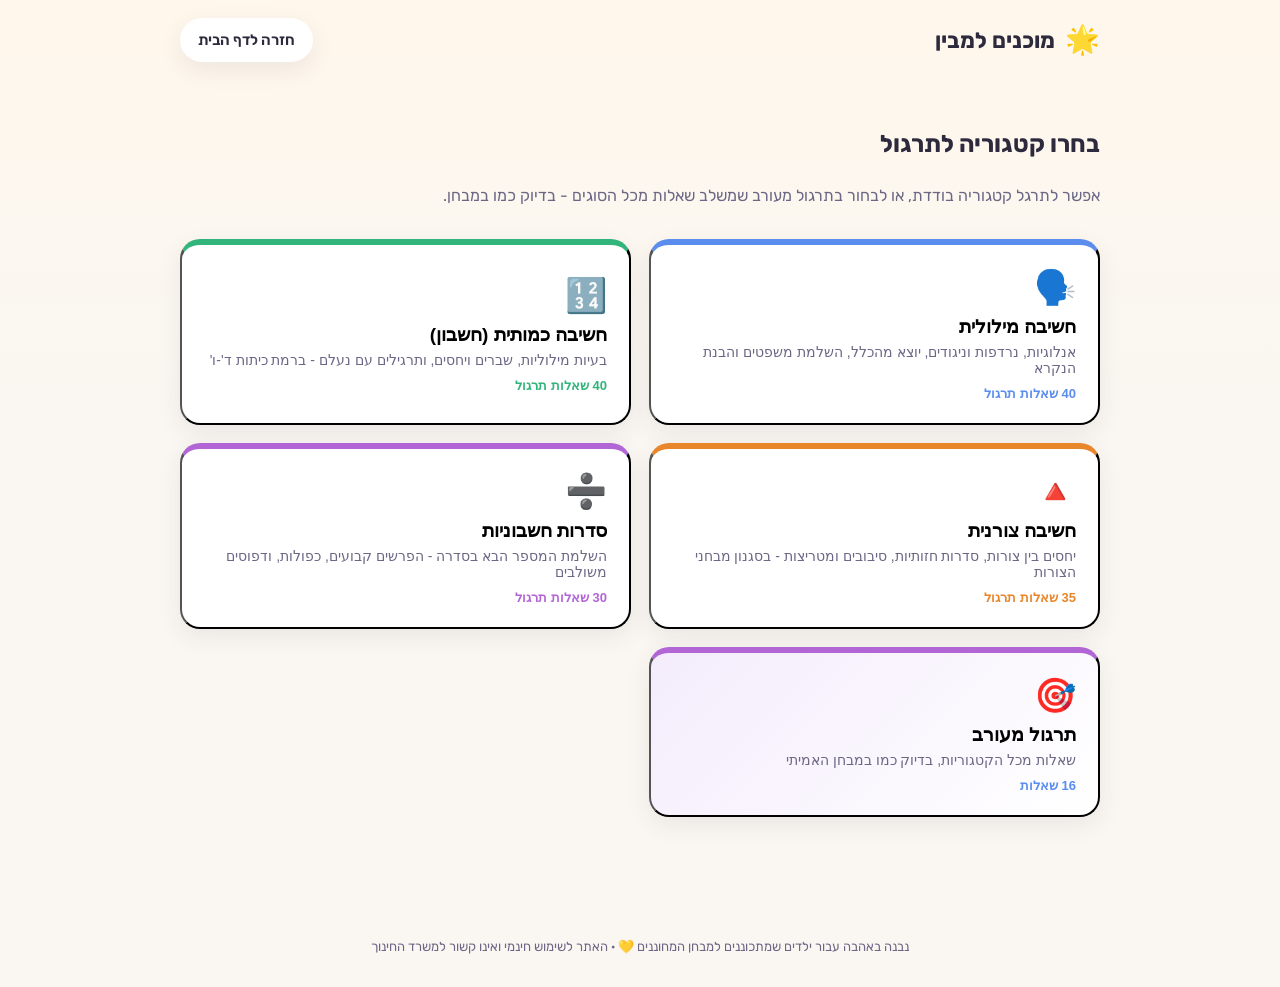
==== practice.html @ c1c9f506 "Add files via upload" ====
<!DOCTYPE html>
<html dir="rtl" lang="he">
<head>
<meta charset="UTF-8">
<meta name="viewport" content="width=device-width, initial-scale=1.0">
<title>תרגול - מוכנים למבין</title>
<link rel="preconnect" href="https://fonts.googleapis.com">
<link href="https://fonts.googleapis.com/css2?family=Rubik:wght@400;500;700;800&display=swap" rel="stylesheet">
<link rel="stylesheet" href="style.css">
</head>
<body>

<header class="site-header">
  <div class="logo"><span class="emoji">🌟</span> מוכנים למבין</div>
  <a class="nav-link" href="index.html">חזרה לדף הבית</a>
</header>

<div class="container">

  <!-- Screen 1: category picker -->
  <section id="screen-picker">
    <h1>בחרו קטגוריה לתרגול</h1>
    <p style="color: var(--text-muted);">אפשר לתרגל קטגוריה בודדת, או לבחור בתרגול מעורב שמשלב שאלות מכל הסוגים - בדיוק כמו במבחן.</p>
    <div class="category-grid" id="picker-category-grid">
      <!-- injected by script.js -->
    </div>
  </section>

  <!-- Screen 2: quiz -->
  <section id="screen-quiz" style="display:none;">
    <div class="quiz-header">
      <div class="question-counter" id="question-counter">שאלה 1 מתוך 10</div>
      <div class="progress-bar-track"><div class="progress-bar-fill" id="progress-fill" style="width:0%"></div></div>
    </div>
    <div class="question-card" id="question-card">
      <!-- injected by script.js -->
    </div>
  </section>

  <!-- Screen 3: results -->
  <section id="screen-results" style="display:none;">
    <div class="results-card">
      <div>כל הכבוד! סיימת את הסבב 🎉</div>
      <div class="results-score" id="results-score">0 / 0</div>
      <div class="results-message" id="results-message"></div>
      <div class="action-row">
        <button class="big-cta" id="btn-try-again">לתרגל עוד פעם</button>
        <button class="secondary-btn" id="btn-choose-other">קטגוריה אחרת</button>
      </div>
    </div>
    <div class="review-list" id="review-list"></div>
  </section>

</div>

<footer class="site-footer">
  נבנה באהבה עבור ילדים שמתכוננים למבחן המחוננים 💛 &middot; האתר לשימוש חינמי ואינו קשור למשרד החינוך
</footer>

<script src="questions.js"></script>
<script src="script.js"></script>
<script>
  initPracticePage();
</script>
</body>
</html>
---- style.css ----
/* ============================================
   מוכנים למבין - עיצוב כללי
   ============================================ */

:root {
  --blue: #5B8DEF;
  --green: #31B57A;
  --orange: #E8862B;
  --purple: #B266D6;
  --bg: #FAF7F2;
  --card-bg: #FFFFFF;
  --text-dark: #2E2A3D;
  --text-muted: #6B6785;
  --success: #2FB170;
  --error: #E9584C;
  --radius: 20px;
  --shadow: 0 8px 24px rgba(46, 42, 61, 0.08);
}

* {
  box-sizing: border-box;
}

html, body {
  margin: 0;
  padding: 0;
}

body {
  font-family: "Rubik", "Segoe UI", Tahoma, sans-serif;
  background: linear-gradient(180deg, #FFF7EC 0%, #FAF7F2 40%);
  color: var(--text-dark);
  direction: rtl;
  min-height: 100vh;
  line-height: 1.6;
}

a {
  color: inherit;
  text-decoration: none;
}

.container {
  max-width: 960px;
  margin: 0 auto;
  padding: 24px 20px 60px;
}

/* ---------- Header ---------- */

.site-header {
  display: flex;
  align-items: center;
  justify-content: space-between;
  padding: 18px 20px;
  max-width: 960px;
  margin: 0 auto;
}

.logo {
  display: flex;
  align-items: center;
  gap: 10px;
  font-size: 22px;
  font-weight: 700;
}

.logo span.emoji {
  font-size: 28px;
}

.nav-link {
  background: var(--card-bg);
  padding: 10px 18px;
  border-radius: 999px;
  box-shadow: var(--shadow);
  font-weight: 600;
  font-size: 15px;
  transition: transform 0.15s ease;
}

.nav-link:hover {
  transform: translateY(-2px);
}

/* ---------- Hero ---------- */

.hero {
  text-align: center;
  padding: 30px 10px 40px;
}

.hero h1 {
  font-size: 34px;
  margin-bottom: 12px;
}

.hero p.subtitle {
  font-size: 18px;
  color: var(--text-muted);
  max-width: 620px;
  margin: 0 auto 26px;
}

.big-cta {
  display: inline-block;
  background: var(--blue);
  color: white;
  font-size: 19px;
  font-weight: 700;
  padding: 16px 36px;
  border-radius: 999px;
  box-shadow: 0 10px 20px rgba(91, 141, 239, 0.35);
  border: none;
  cursor: pointer;
  transition: transform 0.15s ease;
}

.big-cta:hover {
  transform: translateY(-3px);
}

.disclaimer {
  margin-top: 18px;
  font-size: 13px;
  color: var(--text-muted);
  background: #FFF3D6;
  border-radius: 12px;
  padding: 10px 16px;
  display: inline-block;
}

/* ---------- Category cards ---------- */

.category-grid {
  display: grid;
  grid-template-columns: repeat(2, 1fr);
  gap: 18px;
  margin: 30px 0;
}

@media (max-width: 640px) {
  .category-grid {
    grid-template-columns: 1fr;
  }
}

.category-card {
  background: var(--card-bg);
  border-radius: var(--radius);
  box-shadow: var(--shadow);
  padding: 22px;
  border-top: 6px solid var(--cat-color, var(--blue));
  cursor: pointer;
  transition: transform 0.15s ease, box-shadow 0.15s ease;
  text-align: right;
  display: block;
  width: 100%;
}

.category-card:hover {
  transform: translateY(-4px);
  box-shadow: 0 14px 28px rgba(46, 42, 61, 0.14);
}

.category-card .icon {
  font-size: 34px;
  margin-bottom: 8px;
  display: block;
}

.category-card h3 {
  margin: 0 0 6px;
  font-size: 19px;
}

.category-card p {
  margin: 0 0 10px;
  color: var(--text-muted);
  font-size: 14px;
}

.category-card .count {
  font-size: 13px;
  font-weight: 600;
  color: var(--cat-color, var(--blue));
}

.mixed-card {
  border-top-color: var(--purple);
  background: linear-gradient(135deg, #F4ECFC, #ffffff);
}

/* ---------- Progress summary (home) ---------- */

.progress-summary {
  background: var(--card-bg);
  border-radius: var(--radius);
  box-shadow: var(--shadow);
  padding: 20px 24px;
  margin: 30px 0;
}

.progress-summary h3 {
  margin-top: 0;
}

.progress-summary .stats-row {
  display: flex;
  gap: 24px;
  flex-wrap: wrap;
}

.stat-box {
  text-align: center;
  min-width: 90px;
}

.stat-box .value {
  font-size: 26px;
  font-weight: 700;
  color: var(--blue);
}

.stat-box .label {
  font-size: 13px;
  color: var(--text-muted);
}

/* ---------- Quiz screen ---------- */

.quiz-header {
  display: flex;
  align-items: center;
  justify-content: space-between;
  gap: 16px;
  margin-bottom: 22px;
}

.progress-bar-track {
  flex: 1;
  height: 12px;
  background: #EDEAF5;
  border-radius: 999px;
  overflow: hidden;
}

.progress-bar-fill {
  height: 100%;
  background: var(--blue);
  border-radius: 999px;
  transition: width 0.3s ease;
}

.question-counter {
  font-weight: 700;
  white-space: nowrap;
  font-size: 14px;
  color: var(--text-muted);
}

.question-card {
  background: var(--card-bg);
  border-radius: var(--radius);
  box-shadow: var(--shadow);
  padding: 28px;
}

.category-tag {
  display: inline-block;
  font-size: 13px;
  font-weight: 700;
  padding: 4px 12px;
  border-radius: 999px;
  margin-bottom: 14px;
  color: white;
}

.passage-box {
  background: #F4F2FA;
  border-radius: 14px;
  padding: 16px;
  margin-bottom: 16px;
  font-size: 16px;
}

.question-prompt {
  font-size: 20px;
  font-weight: 700;
  margin-bottom: 20px;
}

.memory-stage {
  text-align: center;
  padding: 30px 10px;
}

.memory-stimulus {
  font-size: 42px;
  letter-spacing: 14px;
  margin: 20px 0;
}

.memory-word-list {
  font-size: 24px;
  font-weight: 700;
  line-height: 2;
}

.memory-countdown {
  font-size: 15px;
  color: var(--text-muted);
  margin-top: 10px;
}

.options-grid {
  display: grid;
  gap: 12px;
}

.option-btn {
  display: block;
  width: 100%;
  text-align: right;
  background: #F7F6FB;
  border: 2px solid transparent;
  border-radius: 14px;
  padding: 14px 18px;
  font-size: 17px;
  font-family: inherit;
  cursor: pointer;
  transition: all 0.15s ease;
}

.option-btn:hover:not(:disabled) {
  border-color: var(--blue);
  background: #EEF3FE;
}

.option-btn.correct {
  background: #E6F7EE;
  border-color: var(--success);
  font-weight: 700;
}

.option-btn.incorrect {
  background: #FDECEA;
  border-color: var(--error);
}

.option-btn:disabled {
  cursor: default;
}

.feedback-box {
  margin-top: 18px;
  padding: 16px;
  border-radius: 14px;
  font-size: 15px;
}

.feedback-box.correct {
  background: #E6F7EE;
  color: #1D7A4C;
}

.feedback-box.incorrect {
  background: #FDECEA;
  color: #A73026;
}

.feedback-box strong {
  display: block;
  margin-bottom: 4px;
  font-size: 16px;
}

.next-btn {
  margin-top: 20px;
  background: var(--blue);
  color: white;
  font-weight: 700;
  font-size: 16px;
  padding: 12px 30px;
  border-radius: 999px;
  border: none;
  cursor: pointer;
  float: left;
}

/* ---------- Results screen ---------- */

.results-card {
  background: var(--card-bg);
  border-radius: var(--radius);
  box-shadow: var(--shadow);
  padding: 36px;
  text-align: center;
}

.results-score {
  font-size: 54px;
  font-weight: 800;
  color: var(--blue);
  margin: 10px 0;
}

.results-message {
  font-size: 18px;
  color: var(--text-muted);
  margin-bottom: 24px;
}

.action-row {
  display: flex;
  gap: 14px;
  justify-content: center;
  margin-top: 20px;
  flex-wrap: wrap;
}

.secondary-btn {
  background: #F0EEF7;
  color: var(--text-dark);
  font-weight: 700;
  padding: 12px 24px;
  border-radius: 999px;
  border: none;
  cursor: pointer;
  font-size: 15px;
}

.review-list {
  text-align: right;
  margin-top: 30px;
}

.review-item {
  border-radius: 14px;
  padding: 14px 18px;
  margin-bottom: 10px;
  background: #F7F6FB;
}

.review-item.wrong {
  background: #FDECEA;
}

.review-item .rq {
  font-weight: 700;
  margin-bottom: 4px;
}

.review-item .ra {
  font-size: 14px;
  color: var(--text-muted);
}

footer.site-footer {
  text-align: center;
  font-size: 13px;
  color: var(--text-muted);
  padding: 30px 20px;
}
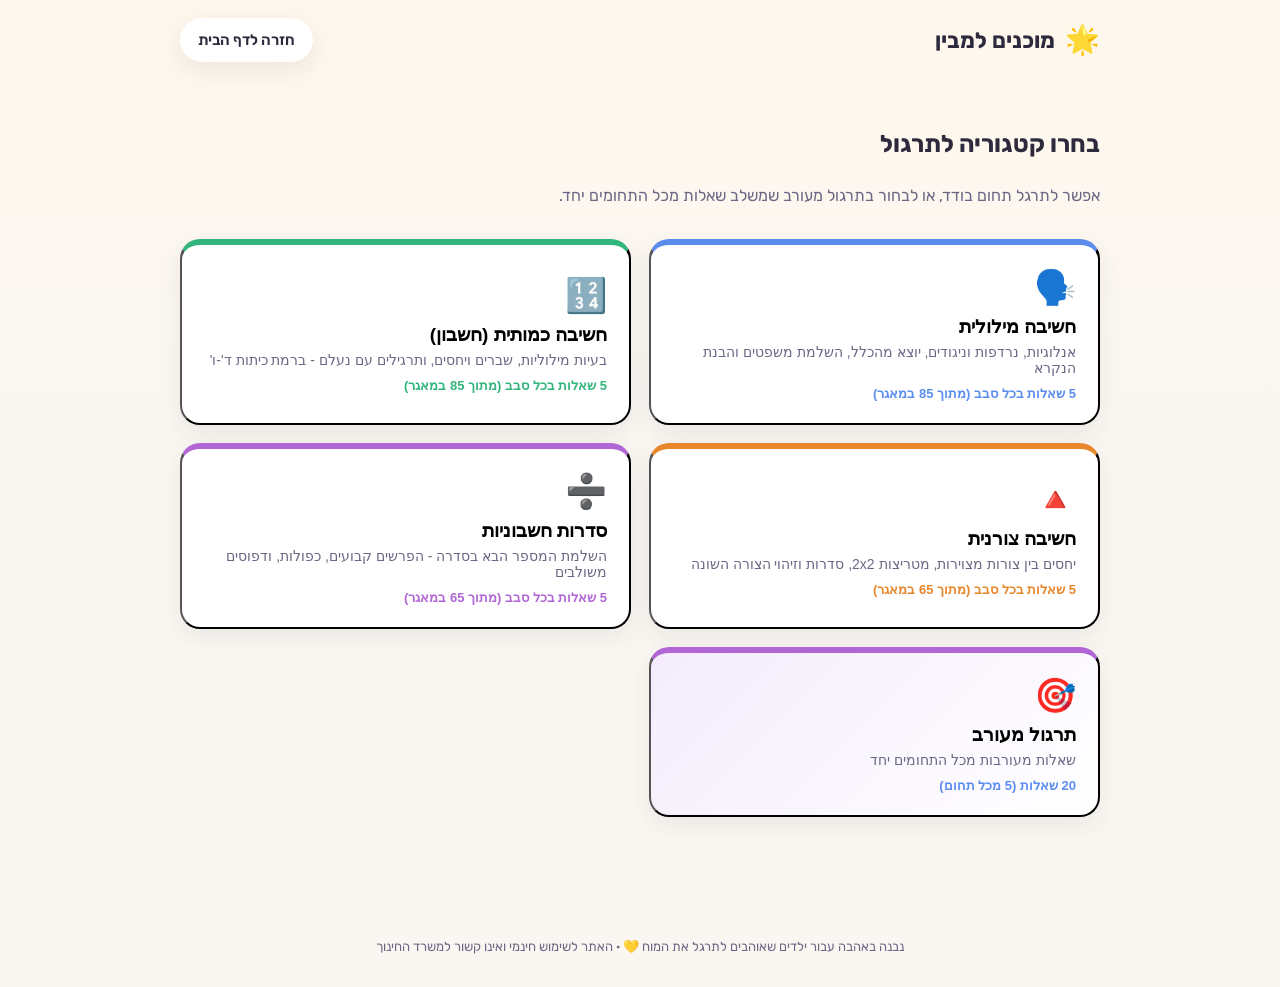
==== commit 038ce866: "Add files via upload" ====
--- a/practice.html
+++ b/practice.html
@@ -20,7 +20,7 @@
   <!-- Screen 1: category picker -->
   <section id="screen-picker">
     <h1>בחרו קטגוריה לתרגול</h1>
-    <p style="color: var(--text-muted);">אפשר לתרגל קטגוריה בודדת, או לבחור בתרגול מעורב שמשלב שאלות מכל הסוגים - בדיוק כמו במבחן.</p>
+    <p style="color: var(--text-muted);">אפשר לתרגל תחום בודד, או לבחור בתרגול מעורב שמשלב שאלות מכל התחומים יחד.</p>
     <div class="category-grid" id="picker-category-grid">
       <!-- injected by script.js -->
     </div>
@@ -54,7 +54,7 @@
 </div>
 
 <footer class="site-footer">
-  נבנה באהבה עבור ילדים שמתכוננים למבחן המחוננים 💛 &middot; האתר לשימוש חינמי ואינו קשור למשרד החינוך
+  נבנה באהבה עבור ילדים שאוהבים לתרגל את המוח 💛 &middot; האתר לשימוש חינמי ואינו קשור למשרד החינוך
 </footer>
 
 <script src="questions.js"></script>
--- a/style.css
+++ b/style.css
@@ -318,6 +318,49 @@
   gap: 12px;
 }
 
+.diagram-box {
+  display: flex;
+  justify-content: center;
+  align-items: center;
+  margin: 6px 0 22px;
+  overflow-x: auto;
+}
+
+.diagram-box svg {
+  max-width: 100%;
+  height: auto;
+}
+
+.options-grid.svg-grid {
+  grid-template-columns: repeat(2, 1fr);
+}
+
+@media (max-width: 480px) {
+  .options-grid.svg-grid {
+    grid-template-columns: 1fr 1fr;
+    gap: 8px;
+  }
+}
+
+.option-btn.svg-option {
+  display: flex;
+  align-items: center;
+  justify-content: center;
+  padding: 10px;
+}
+
+.option-btn.svg-option .svg-option-inner {
+  width: 92px;
+  height: 92px;
+  display: block;
+}
+
+.option-btn.svg-option .svg-option-inner svg {
+  width: 100%;
+  height: 100%;
+  display: block;
+}
+
 .option-btn {
   display: block;
   width: 100%;
